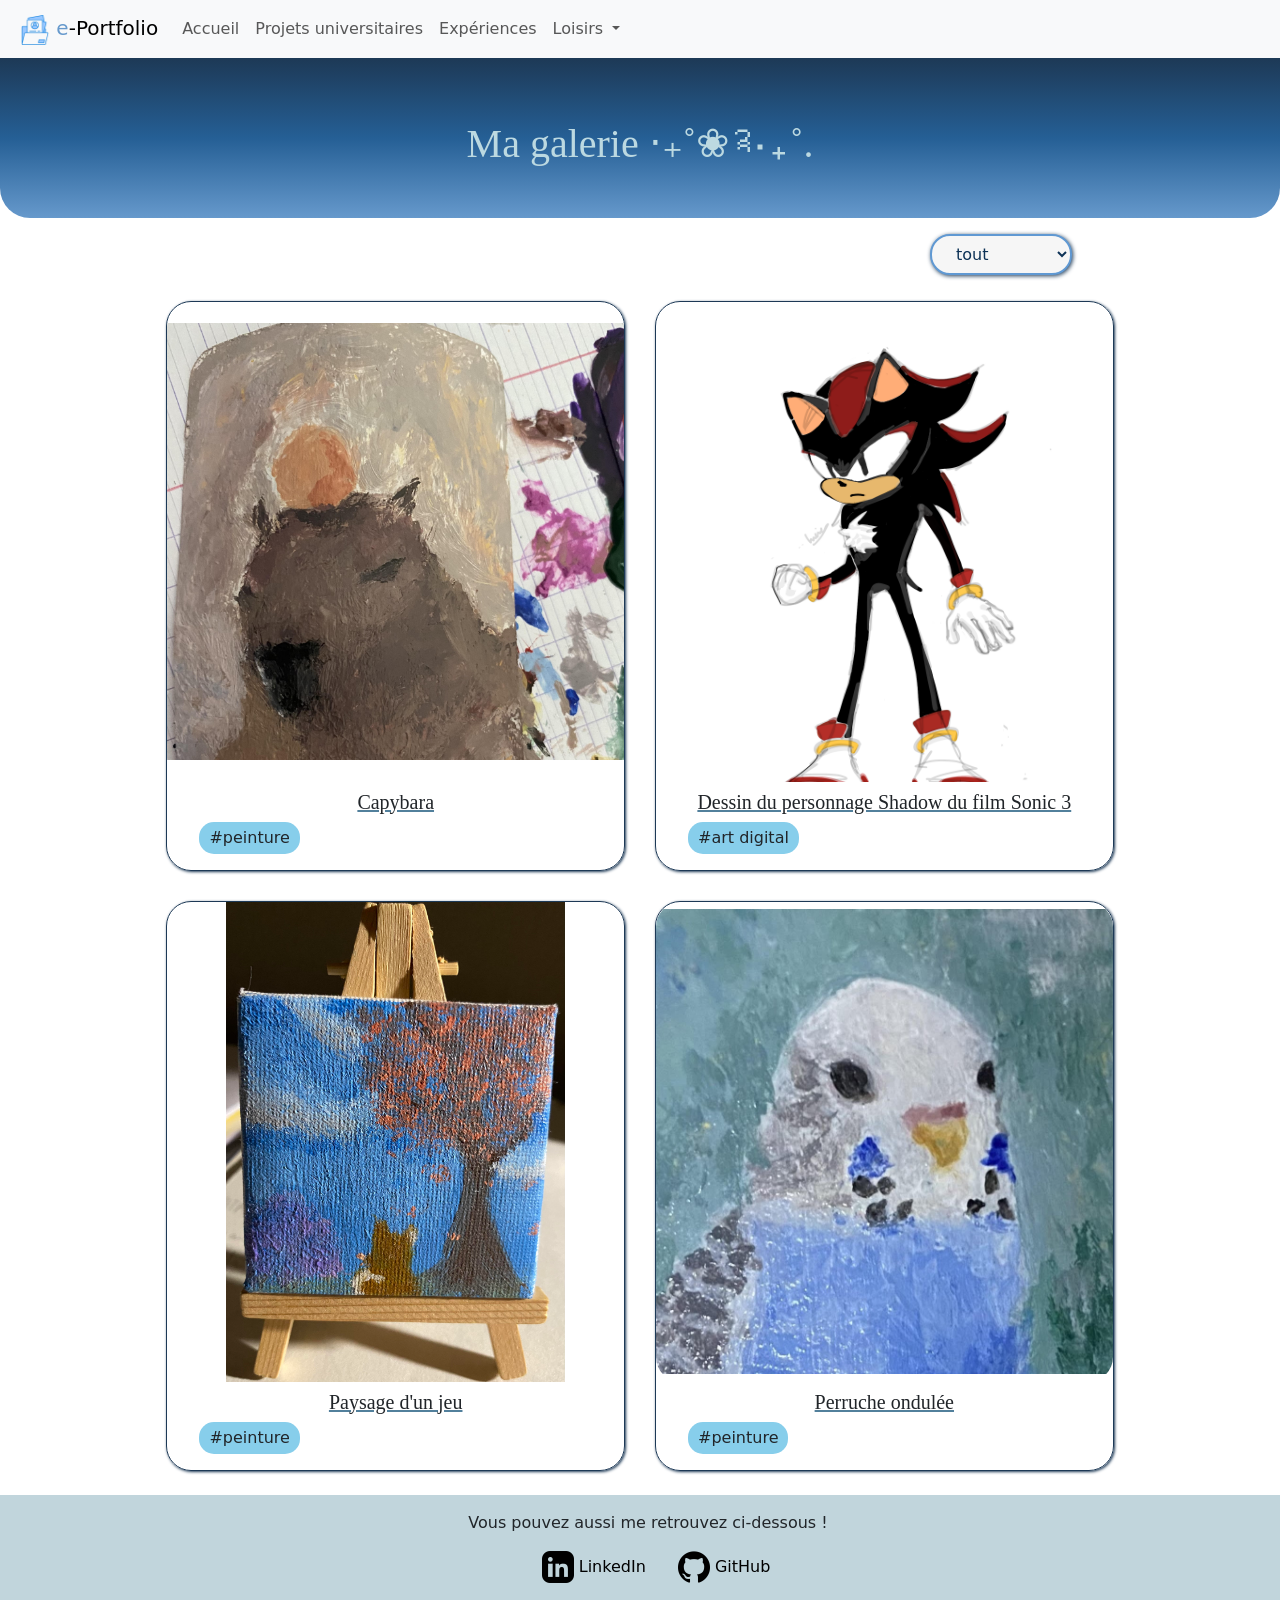
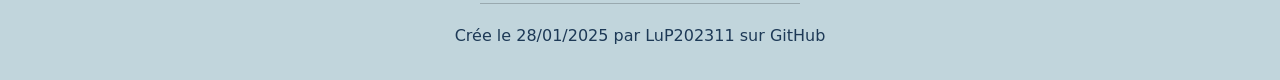
==== html/art.html @ 0ad265bc "Add files via upload" ====
<!DOCTYPE html>
<html lang="en">
<head>
    <meta charset="UTF-8">
    <title>Art</title>
    <link rel="shortcut icon" href="../images/icone-onglet-rond.png">
    <meta name="viewport" content="width=device-width, initial-scale=1">
    <link href="https://cdn.jsdelivr.net/npm/bootstrap@5.3.3/dist/css/bootstrap.min.css" rel="stylesheet" integrity="sha384-QWTKZyjpPEjISv5WaRU9OFeRpok6YctnYmDr5pNlyT2bRjXh0JMhjY6hW+ALEwIH" crossorigin="anonymous">
    <link href="../css/art.css" rel="stylesheet">
    <link href="../css/index.css" rel="stylesheet">
    <script src="../js/filtre.js" type="module"></script>
    <script src="https://code.jquery.com/jquery-3.2.1.slim.min.js" integrity="sha384-KJ3o2DKtIkvYIK3UENzmM7KCkRr/rE9/Qpg6aAZGJwFDMVNA/GpGFF93hXpG5KkN" crossorigin="anonymous"></script>
    <script src="https://cdn.jsdelivr.net/npm/popper.js@1.12.9/dist/umd/popper.min.js" integrity="sha384-ApNbgh9B+Y1QKtv3Rn7W3mgPxhU9K/ScQsAP7hUibX39j7fakFPskvXusvfa0b4Q" crossorigin="anonymous"></script>
    <script src="https://cdn.jsdelivr.net/npm/bootstrap@4.0.0/dist/js/bootstrap.min.js" integrity="sha384-JZR6Spejh4U02d8jOt6vLEHfe/JQGiRRSQQxSfFWpi1MquVdAyjUar5+76PVCmYl" crossorigin="anonymous"></script>
</head>
<body>
    <!--NAVBAR-->
    <nav class="navbar navbar-expand-lg navbar-light bg-light">
        <a class="navbar-brand" href="../index.html"><img src="../images/ePortfolio.png" style="width:1.5em; margin-left: 1em"> <span style="color: #6699CC;">e</span>-Portfolio </a>    <button class="navbar-toggler" type="button" data-toggle="collapse" data-target="#navbarNavDropdown" aria-controls="navbarNavDropdown" aria-expanded="false" aria-label="Toggle navigation">
            <span class="navbar-toggler-icon"></span>
        </button>
        <div class="collapse navbar-collapse" id="navbarNavDropdown">
            <ul class="navbar-nav">
                <li class="nav-item active">
                    <a class="nav-link" href="../index.html">Accueil</a>
                </li>
                <!--<li class="nav-item">
                    <a class="nav-link disabled" href="experiences.html">Expériences</a>
                </li>-->
                <li class="nav-item">
                    <a class="nav-link" href="projets.html">Projets universitaires</a>
                </li>
                <li class="nav-item">
                    <a class="nav-link" href="../html/experiences.html">Expériences</a>
                </li>
                <!--<li class="nav-item">
                    <a class="nav-link" href="projetsPerso.html">Projets personnels</a>
                </li>-->
                <li class="nav-item dropdown">
                    <a class="nav-link dropdown-toggle" id="navbarDropdownMenuLink" data-toggle="dropdown" aria-haspopup="true" aria-expanded="false">
                        Loisirs
                    </a>
                    <div class="dropdown-menu" aria-labelledby="navbarDropdownMenuLink">
                        <a class="dropdown-item" href="art.html">Art</a>
                        <!--<a class="dropdown-item" href="musique.html">Musique</a>-->
                    </div>
                </li>
            </ul>
        </div>
    </nav>
    <!--FIN NAVBAR-->

    <!-- CONTENU -->
    <div class="header">
        <h1 id="galerie-titre"> Ma galerie ‧₊˚❀༉‧₊˚. </h1>
    </div>
    <div class="navigation">
        <select name="type-art" id="art-select">
            <option value="default">tout</option>
            <option value="peinture">peinture</option>
            <option value="art digital">art digital</option>
        </select>
    </div>
    <div class="galerie">
        <div class="carte">
            <img src="../images/peint.jpg">
            <div class="carte-body">
                <h4>Capybara </h4>
                <ul>
                    <li>#peinture</li>
                </ul>
            </div>
        </div>
        <div class="carte">
            <img src="../images/dessinShadow.png">
            <div class="carte-body">
                <h4>Dessin du personnage Shadow du film Sonic 3</h4>
                <ul>
                    <li>#art digital</li>
                </ul>
            </div>
        </div>
        <div class="carte">
            <img src="../images/peinture.jpg">
            <div class="carte-body">
                <h4> Paysage d'un jeu </h4>
                <ul>
                    <li>#peinture</li>
                </ul>
            </div>
        </div>
        <div class="carte">
            <img src="../images/art.jpg">
            <div class="carte-body">
                <h4> Perruche ondulée </h4>
                <ul>
                    <li>#peinture</li>
                </ul>
            </div>
        </div>
    </div>
    <br>
    <!-- FIN CONTENU -->

    <footer>
        <p style="margin-left: 1em; text-align: center">Vous pouvez aussi me retrouvez ci-dessous !</p>
        <div style="display:flex; justify-content: center">
            <a href="https://www.linkedin.com/in/lucie-phung-2256332a3/" style="text-decoration: none; color: black"><img src="../images/linkedin.png" style="width:2em; margin-left:2em"> LinkedIn</a>
            <a href="https://github.com/LuP202311" style="text-decoration: none; color: black"><img src="../images/github.png" style="width:2em; margin-left:2em"> GitHub</a>
        </div>
        <hr style="width:20em; margin: 20px auto">
        <p style="text-align:center; margin-top: .5em; color: #1D3956">Crée le 28/01/2025 par LuP202311 sur GitHub </p>
    </footer>

</body>
</html>
---- css/art.css ----
.galerie {
    display: flex;
    flex-wrap: wrap;
    height: auto;
    box-sizing: border-box;
    padding: 0 13%;
    gap: 30px;
    justify-content: space-around;
    margin-top: 26px;
}

.carte {
    width: 15em;
    height: auto;
    border: #1D3956 1px solid;
    border-radius: 25px;
    flex: calc(50% - 30px);
    box-shadow: #1D3956 1px 1px 3px 0;
}

.carte img {
    width: 100%;
    height: 30em;
    border-radius: 25px;
    object-fit: contain;
}

.carte-body ul > * {
    list-style-type: none;
    background-color: #87CEEB;
    display: inline-block;
    padding: 4px 10px;
    border-radius: 15px;
}

.navigation {
    display: flex;
    justify-content: flex-end;
    flex-direction: row;
    margin-right: 13em;
}

#art-select {
    padding: 8px 20px;
    border: #6099d3 2px solid;
    border-radius: 20px;
    background-color: #f6f6f6;
    color: #0e3357;
    box-shadow: #1D3956 1px 1px 4px 0;
}

.carte-body h4 {
    font-size: 20px;
    margin-top: 8px;
    text-align: center;
    font-family: Consolas, serif;
    text-decoration: underline #52809c solid;
}

.header {
    display: flex;
    background: linear-gradient(1turn, #6699CC, #255f95, #1D3956);
    height: 10em;
    align-items: center;
    justify-content: center;
    margin-bottom: 1em;
    border-bottom-right-radius: 30px;
    border-bottom-left-radius: 30px;
}

#galerie-titre {
    margin-top: .5em;
    color: #bcd9e1;
    font-family: Corbel, serif;
}

@media (max-width: 750px) {
    .carte {
        display: flex;
        flex-direction: column;
        flex: 100%;
    }

    .navigation {
        margin-right: 0;
        justify-content: center;
    }
}
---- css/index.css ----
footer {
    background-color: #c1d5dc;
    padding-bottom: 1em;
    padding-top: 1em;
}
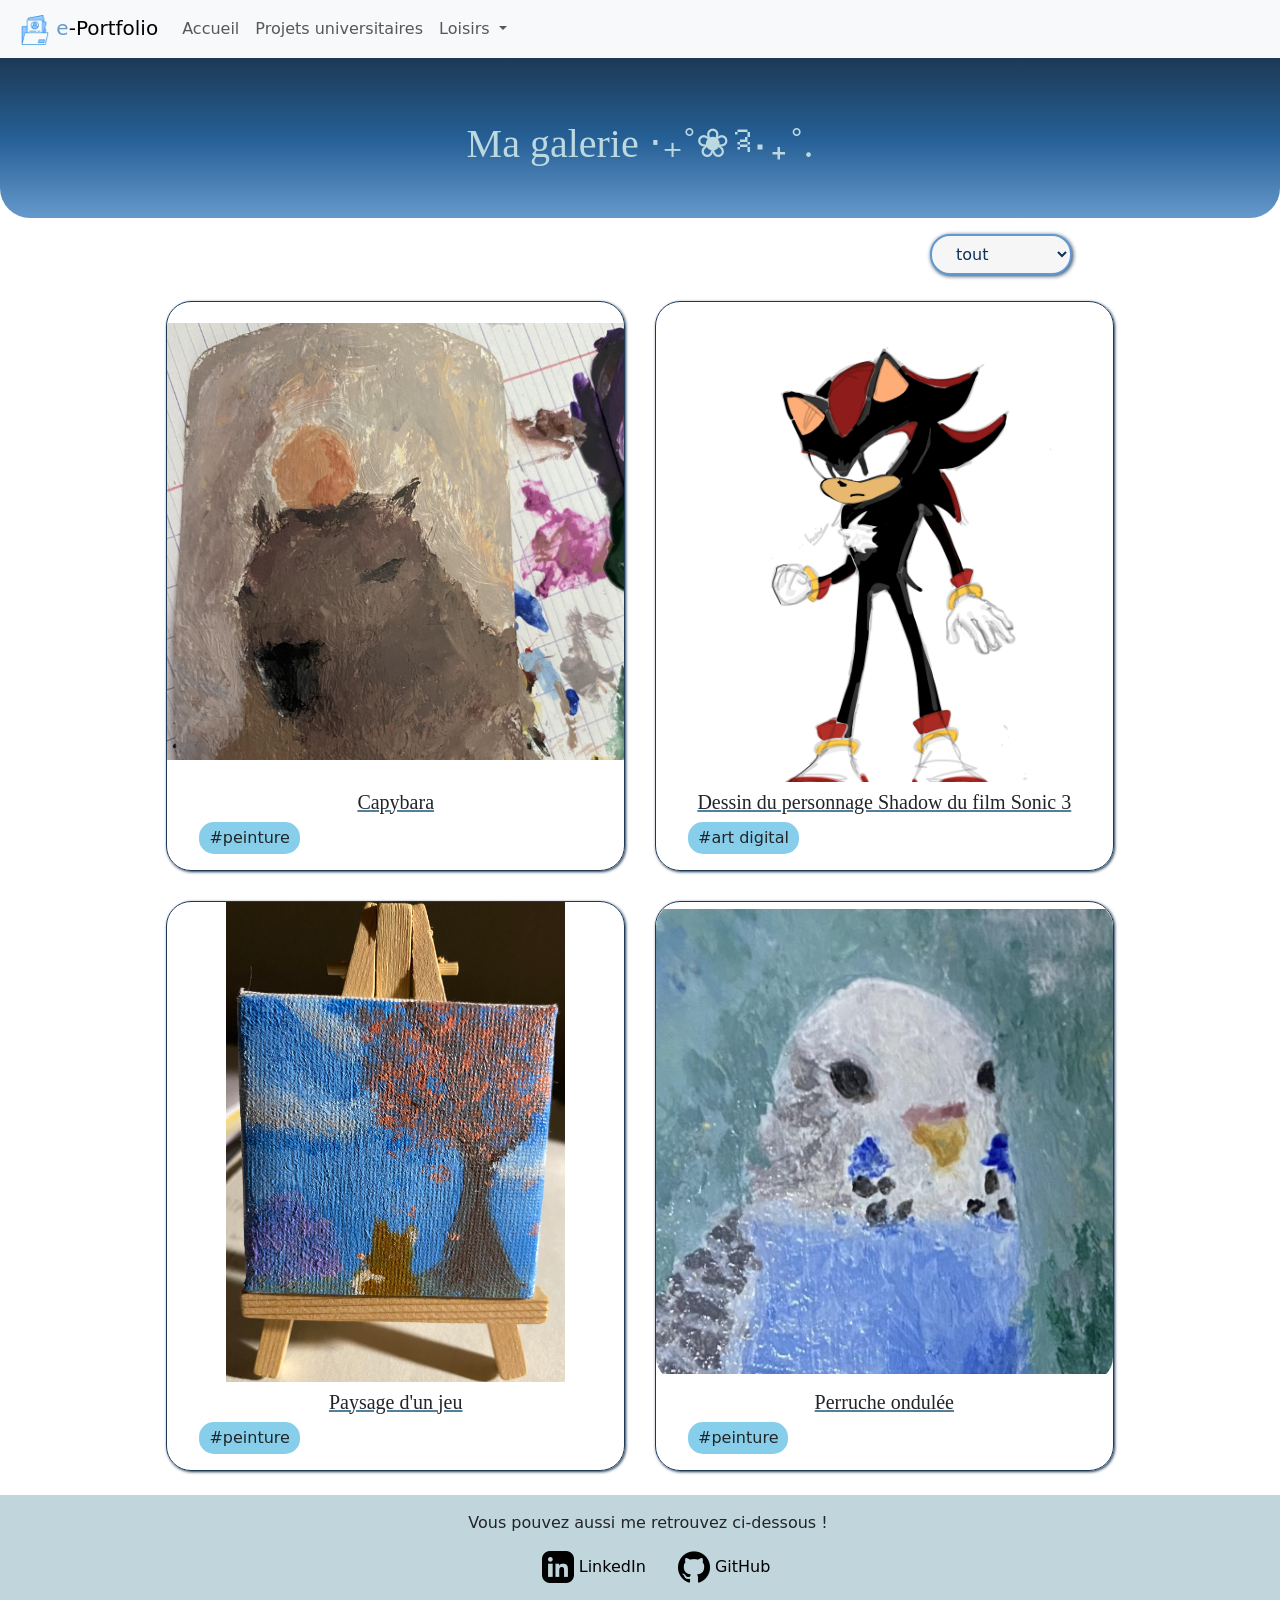
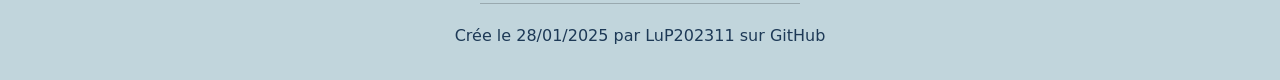
==== commit f02b57a0: "modif - page accueil e-portfolio" ====
--- a/html/art.html
+++ b/html/art.html
@@ -29,9 +29,6 @@
                 </li>-->
                 <li class="nav-item">
                     <a class="nav-link" href="projets.html">Projets universitaires</a>
-                </li>
-                <li class="nav-item">
-                    <a class="nav-link" href="../html/experiences.html">Expériences</a>
                 </li>
                 <!--<li class="nav-item">
                     <a class="nav-link" href="projetsPerso.html">Projets personnels</a>
